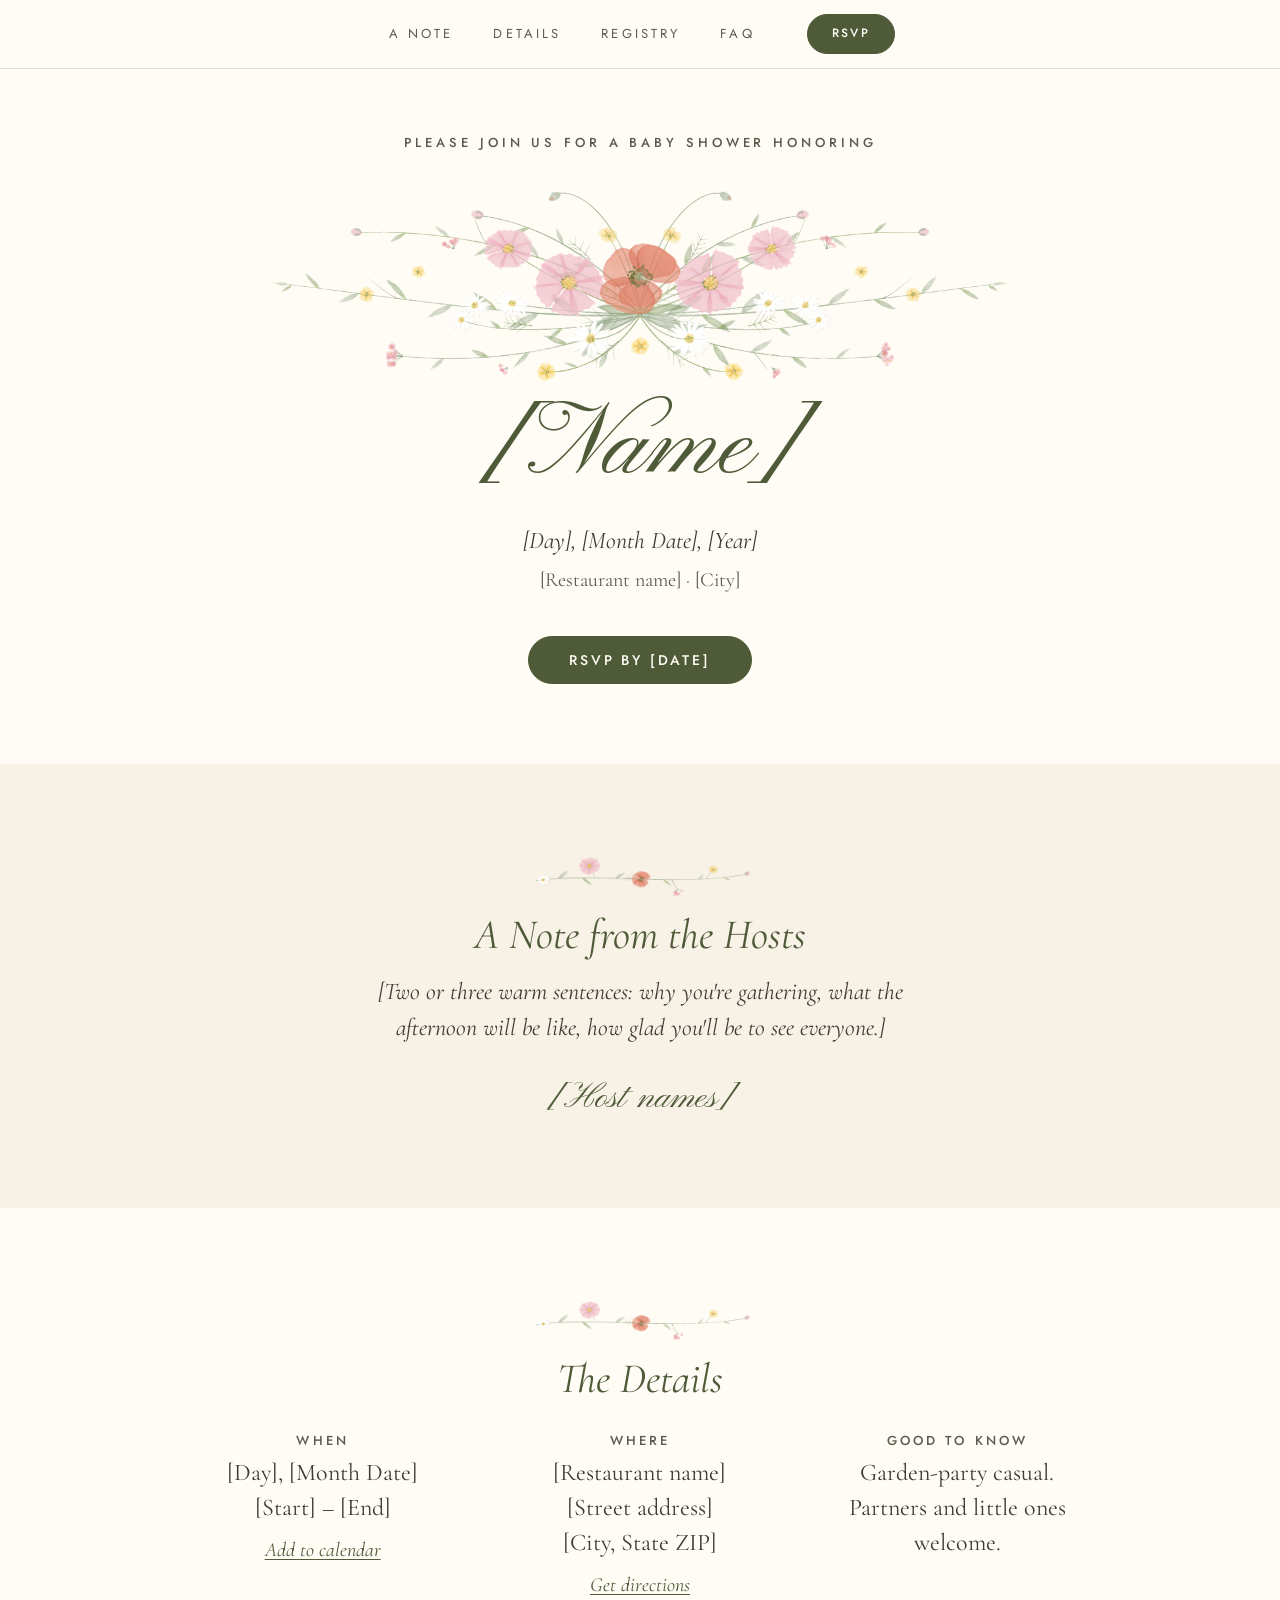
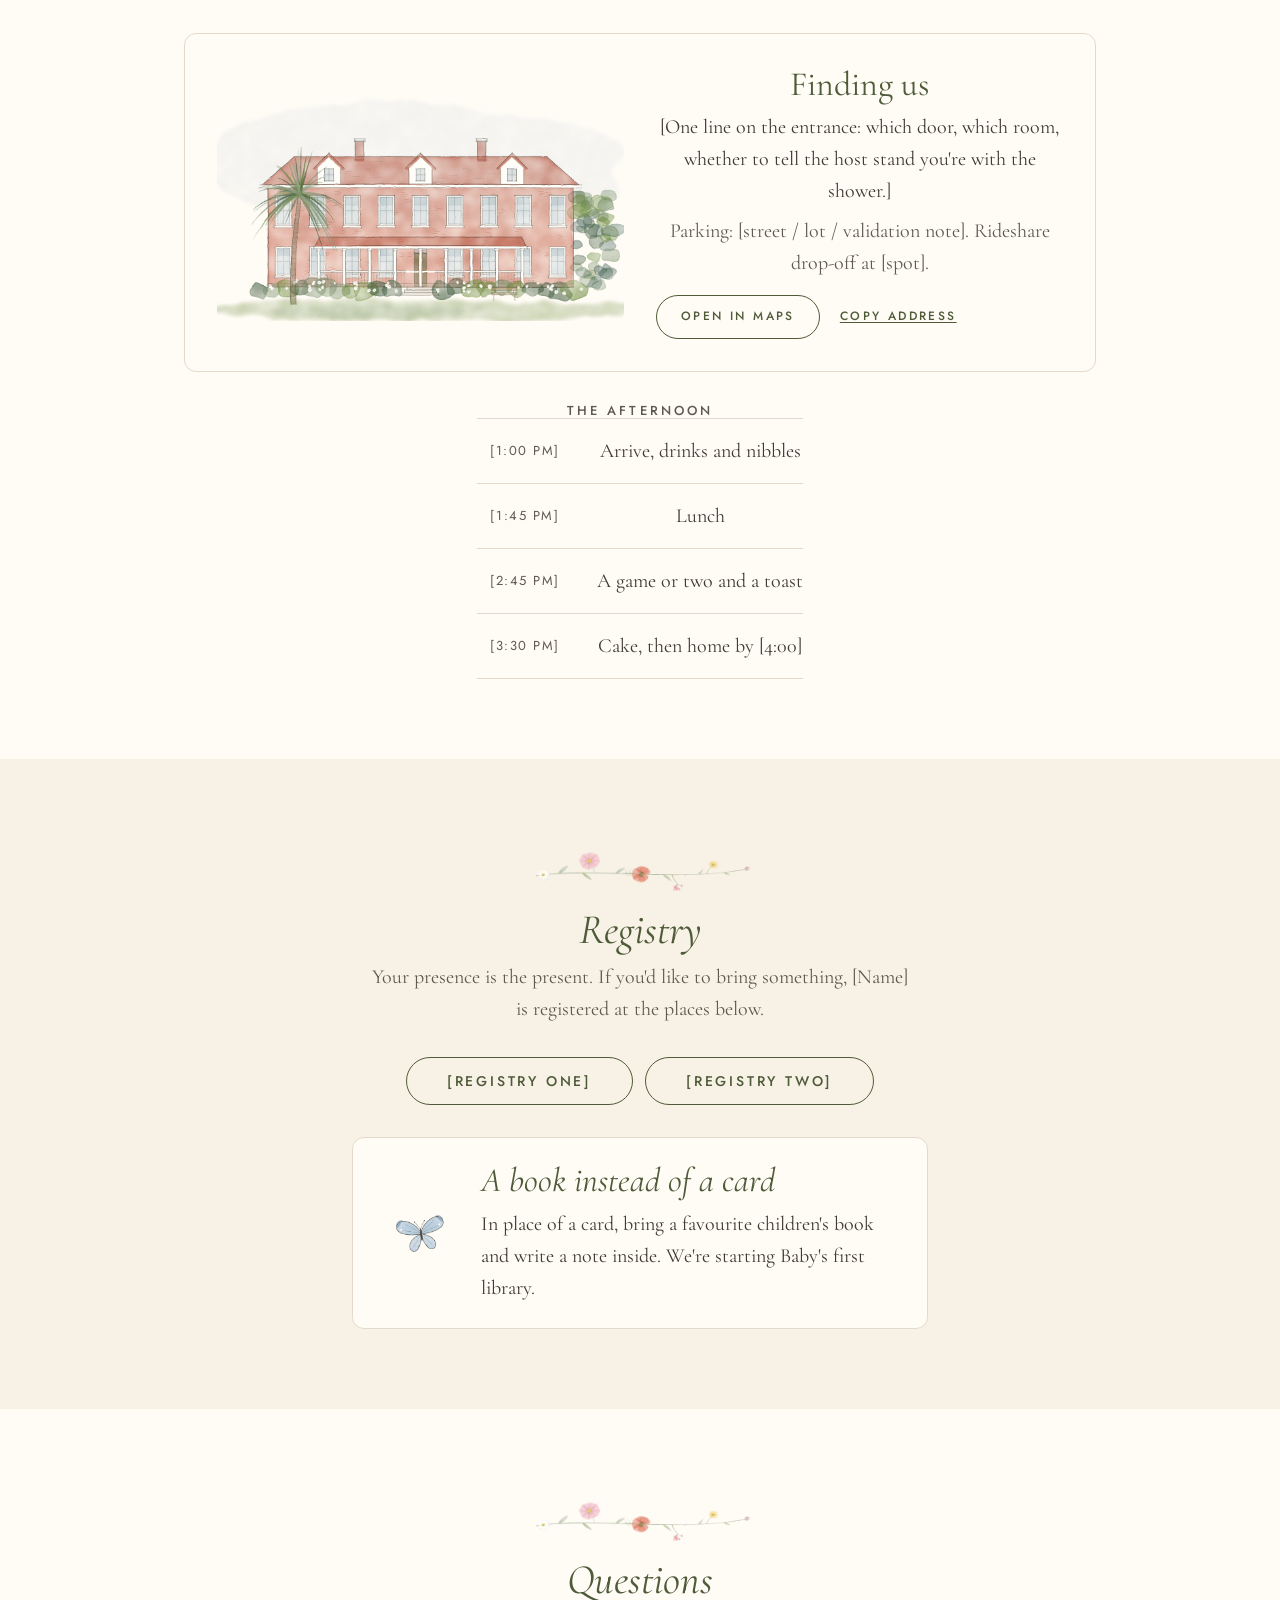
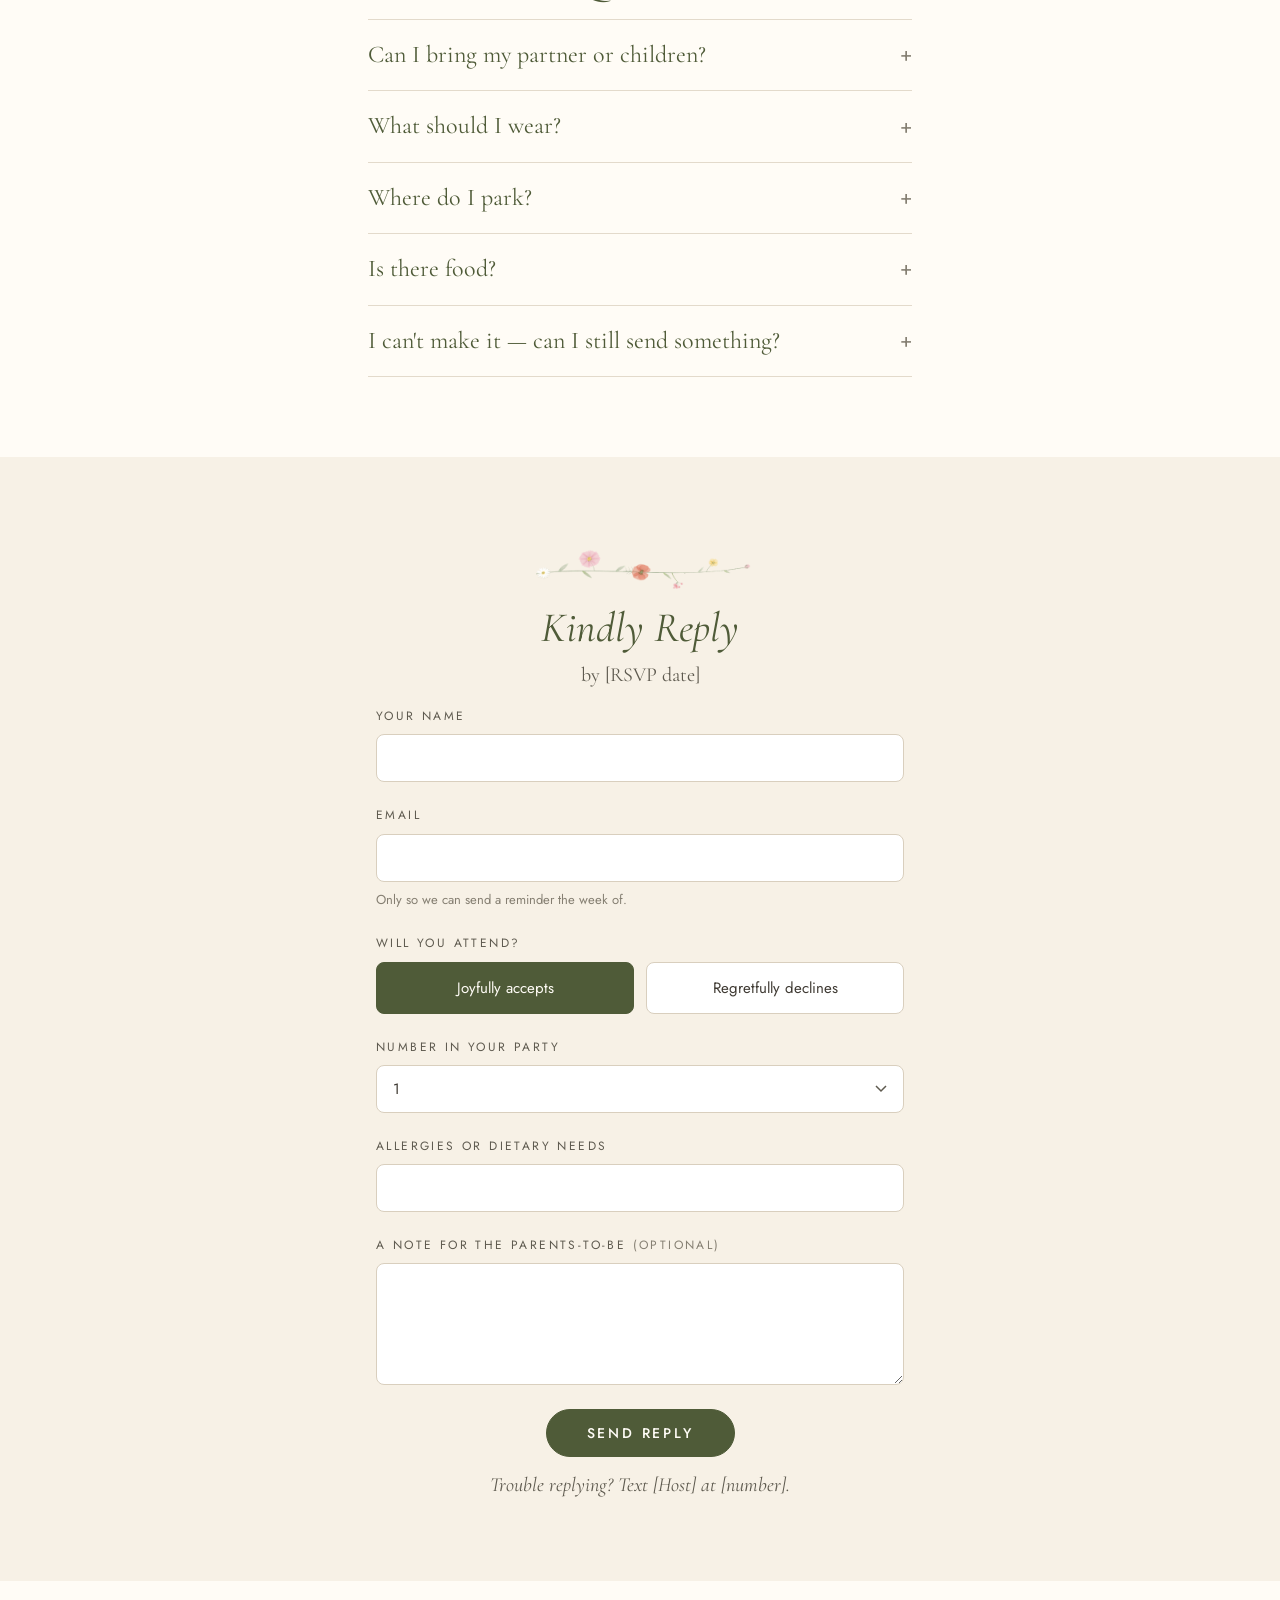
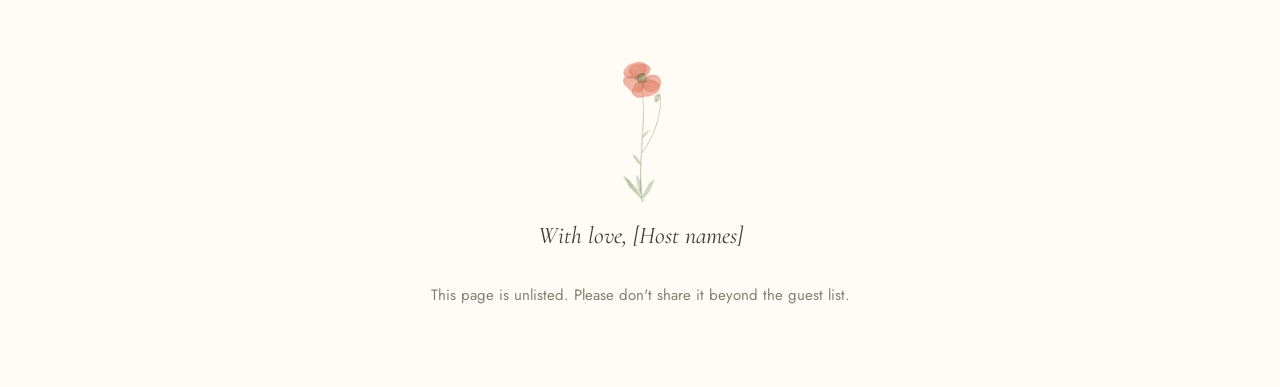
==== site/index.html @ e0a86cff "Add Wildflower design system, venue illustrations and site template - design/: tokens, base and comp" ====
<!doctype html>
<html lang="en" data-ink="olive">
<head>
<meta charset="utf-8">
<meta name="viewport" content="width=device-width, initial-scale=1">
<meta name="robots" content="noindex">
<title>Baby shower for [Name]</title>
<link rel="preconnect" href="https://fonts.googleapis.com">
<link rel="preconnect" href="https://fonts.gstatic.com" crossorigin>
<link href="https://fonts.googleapis.com/css2?family=Cormorant+Garamond:ital,wght@0,400;0,500;1,400&family=Jost:wght@400;500&family=Pinyon+Script&display=swap" rel="stylesheet">
<link rel="stylesheet" href="../design/tokens.css">
<link rel="stylesheet" href="../design/base.css">
<link rel="stylesheet" href="../design/components.css">
</head>
<body>

<nav class="nav" aria-label="Sections">
  <a class="nav__link" href="#note">A Note</a>
  <a class="nav__link" href="#details">Details</a>
  <a class="nav__link" href="#registry">Registry</a>
  <a class="nav__link" href="#faq">FAQ</a>
  <a class="btn btn--small nav__cta" href="#rsvp">RSVP</a>
</nav>

<header class="cover wrap" id="top">
  <p class="t-caps t-caps--wide">Please join us for a baby shower honoring</p>
  <img class="ornament ornament--hero" src="../assets/ornaments/hero-sprig.png" srcset="../assets/ornaments/hero-sprig.png 1x, ../assets/ornaments/hero-sprig@2x.png 2x" alt="" width="1200" height="400">
  <h1 class="t-script cover__name">[Name]</h1>
  <p class="cover__date">[Day], [Month Date], [Year]</p>
  <p class="cover__place">[Restaurant name] · [City]</p>
  <a class="btn cover__cta" href="#rsvp">RSVP by [date]</a>
</header>

<section class="band band--alt" id="note">
  <div class="wrap stack center">
    <div class="section-head">
      <img class="ornament ornament--section" src="../assets/ornaments/section-ornament.png" srcset="../assets/ornaments/section-ornament.png 1x, ../assets/ornaments/section-ornament@2x.png 2x" alt="" width="600" height="150">
      <h2 class="t-title">A Note from the Hosts</h2>
    </div>
    <div class="note">
      <p class="note__body">[Two or three warm sentences: why you're gathering, what the afternoon will be like, how glad you'll be to see everyone.]</p>
      <p class="note__sign">[Host names]</p>
    </div>
  </div>
</section>

<section class="band" id="details">
  <div class="wrap stack stack--loose center">
    <div class="section-head">
      <img class="ornament ornament--section" src="../assets/ornaments/section-ornament.png" alt="" width="600" height="150">
      <h2 class="t-title">The Details</h2>
    </div>
    <div class="details">
      <div class="detail">
        <h3 class="t-caps">When</h3>
        <p class="detail__value">[Day], [Month Date]<br>[Start] – [End]</p>
        <a class="detail__link" href="#">Add to calendar</a>
      </div>
      <div class="detail">
        <h3 class="t-caps">Where</h3>
        <p class="detail__value">[Restaurant name]<br>[Street address]<br>[City, State ZIP]</p>
        <a class="detail__link" href="#">Get directions</a>
      </div>
      <div class="detail">
        <h3 class="t-caps">Good to know</h3>
        <p class="detail__value">Garden-party casual.<br>Partners and little ones welcome.</p>
      </div>
    </div>

    <div class="venue">
      <img class="venue__art" src="../assets/illustrations/building.png" srcset="../assets/illustrations/building.png 1x, ../assets/illustrations/building@2x.png 2x" alt="Ink and watercolor sketch of the venue: a two-storey red-brick building with a white columned porch, three dormer windows and a palm tree out front" width="1200" height="700">
      <div class="stack stack--tight">
        <h3 class="t-heading">Finding us</h3>
        <p>[One line on the entrance: which door, which room, whether to tell the host stand you're with the shower.]</p>
        <p class="t-soft">Parking: [street / lot / validation note]. Rideshare drop-off at [spot].</p>
        <div class="venue__actions">
          <a class="btn btn--ghost btn--small" href="#">Open in Maps</a>
          <button class="btn btn--link btn--small" type="button">Copy address</button>
        </div>
      </div>
    </div>

    <div class="stack center">
      <h3 class="t-caps">The afternoon</h3>
      <ol class="timeline">
        <li class="timeline__item"><span class="timeline__time">[1:00 pm]</span><span class="timeline__what">Arrive, drinks and nibbles</span></li>
        <li class="timeline__item"><span class="timeline__time">[1:45 pm]</span><span class="timeline__what">Lunch</span></li>
        <li class="timeline__item"><span class="timeline__time">[2:45 pm]</span><span class="timeline__what">A game or two and a toast</span></li>
        <li class="timeline__item"><span class="timeline__time">[3:30 pm]</span><span class="timeline__what">Cake, then home by [4:00]</span></li>
      </ol>
    </div>
  </div>
</section>

<section class="band band--alt" id="registry">
  <div class="wrap stack stack--loose center">
    <div class="section-head">
      <img class="ornament ornament--section" src="../assets/ornaments/section-ornament.png" alt="" width="600" height="150">
      <h2 class="t-title">Registry</h2>
      <p class="section-head__sub measure">Your presence is the present. If you'd like to bring something, [Name] is registered at the places below.</p>
    </div>
    <div class="registry">
      <a class="btn btn--ghost" href="#">[Registry one]</a>
      <a class="btn btn--ghost" href="#">[Registry two]</a>
    </div>
    <div class="callout">
      <img class="callout__art" src="../assets/illustrations/butterfly.png" alt="" width="240" height="200">
      <div class="stack stack--tight">
        <h3 class="callout__title">A book instead of a card</h3>
        <p>In place of a card, bring a favourite children's book and write a note inside. We're starting Baby's first library.</p>
      </div>
    </div>
  </div>
</section>

<section class="band" id="faq">
  <div class="wrap stack center">
    <div class="section-head">
      <img class="ornament ornament--section" src="../assets/ornaments/section-ornament.png" alt="" width="600" height="150">
      <h2 class="t-title">Questions</h2>
    </div>
    <div class="faq">
      <details class="faq__item"><summary class="faq__q">Can I bring my partner or children?</summary><div class="faq__a">[Yes / it's a grown-ups' afternoon — say it plainly and kindly.]</div></details>
      <details class="faq__item"><summary class="faq__q">What should I wear?</summary><div class="faq__a">[Describe it rather than label it: "garden-party casual — florals welcome, nothing fussy."]</div></details>
      <details class="faq__item"><summary class="faq__q">Where do I park?</summary><div class="faq__a">[Street / lot / validation. Rideshare drop-off spot.]</div></details>
      <details class="faq__item"><summary class="faq__q">Is there food?</summary><div class="faq__a">[Lunch is served / light bites and drinks. Note how to flag allergies in the RSVP.]</div></details>
      <details class="faq__item"><summary class="faq__q">I can't make it — can I still send something?</summary><div class="faq__a">[Point to the registry, and say you'll miss them.]</div></details>
    </div>
  </div>
</section>

<section class="band band--alt" id="rsvp">
  <div class="wrap wrap--narrow stack center">
    <div class="section-head">
      <img class="ornament ornament--section" src="../assets/ornaments/section-ornament.png" alt="" width="600" height="150">
      <h2 class="t-title">Kindly Reply</h2>
      <p class="section-head__sub">by [RSVP date]</p>
    </div>

    <form class="form" id="rsvp-form" novalidate>
      <div class="field">
        <label class="field__label" for="f-name">Your name</label>
        <input class="input" id="f-name" name="name" type="text" autocomplete="name" required>
      </div>
      <div class="field">
        <label class="field__label" for="f-email">Email</label>
        <input class="input" id="f-email" name="email" type="email" autocomplete="email">
        <p class="field__hint">Only so we can send a reminder the week of.</p>
      </div>
      <fieldset class="field">
        <legend class="field__label">Will you attend?</legend>
        <div class="choices">
          <label class="choice"><input type="radio" name="attend" value="yes" checked><span class="choice__label">Joyfully accepts</span></label>
          <label class="choice"><input type="radio" name="attend" value="no"><span class="choice__label">Regretfully declines</span></label>
        </div>
      </fieldset>
      <div class="field" data-when="yes">
        <label class="field__label" for="f-guests">Number in your party</label>
        <select class="select" id="f-guests" name="guests"><option>1</option><option>2</option><option>3</option><option>4</option></select>
      </div>
      <div class="field" data-when="yes">
        <label class="field__label" for="f-diet">Allergies or dietary needs</label>
        <input class="input" id="f-diet" name="diet" type="text">
      </div>
      <div class="field">
        <label class="field__label" for="f-note">A note for the parents-to-be <span class="t-mute">(optional)</span></label>
        <textarea class="textarea" id="f-note" name="note" rows="4"></textarea>
      </div>
      <div class="form__actions">
        <button class="btn" type="submit">Send reply</button>
        <p class="form__fallback">Trouble replying? Text [Host] at [number].</p>
      </div>
    </form>

    <div class="confirm" id="rsvp-confirm" hidden role="status">
      <p class="confirm__title">Thank you</p>
      <p class="t-lead" id="rsvp-confirm-msg">We can't wait to celebrate with you.</p>
      <button class="btn btn--link" type="button" id="rsvp-edit">Change your reply</button>
    </div>
  </div>
</section>

<footer class="footer wrap">
  <img class="ornament ornament--stem" src="../assets/ornaments/single-stem.png" srcset="../assets/ornaments/single-stem.png 1x, ../assets/ornaments/single-stem@2x.png 2x" alt="" width="160" height="400">
  <p class="footer__sign">With love, [Host names]</p>
  <p class="footer__meta">This page is unlisted. Please don't share it beyond the guest list.</p>
</footer>

<script>
// Show guest-count and dietary fields only when accepting; swap in the confirmation on submit.
(function () {
  var form = document.getElementById('rsvp-form');
  var confirmBox = document.getElementById('rsvp-confirm');
  var msg = document.getElementById('rsvp-confirm-msg');
  var when = form.querySelectorAll('[data-when="yes"]');
  function sync() {
    var yes = form.attend.value === 'yes';
    when.forEach(function (el) { el.hidden = !yes; });
  }
  form.addEventListener('change', sync);
  sync();
  form.addEventListener('submit', function (e) {
    e.preventDefault();
    var name = form.elements.name;
    if (!name.value.trim()) { name.setAttribute('aria-invalid', 'true'); name.focus(); return; }
    name.removeAttribute('aria-invalid');
    // TODO: POST the FormData to your RSVP endpoint here (see design/README.md › Collecting RSVPs).
    msg.textContent = form.attend.value === 'yes' ? "We can't wait to celebrate with you." : "You'll be missed. Thank you for letting us know.";
    form.hidden = true; confirmBox.hidden = false; confirmBox.focus();
  });
  document.getElementById('rsvp-edit').addEventListener('click', function () { confirmBox.hidden = true; form.hidden = false; form.elements.name.focus(); });
})();
</script>
</body>
</html>
---- design/tokens.css ----
/* Wildflower — design tokens
   One source of truth for colour, type, spacing and radii.
   Everything else in /design and /site reads from these variables. */

:root {
  /* ---- Paper & ink ---- */
  --paper: #FFFCF6;          /* ivory page ground — all ornaments are cut for this */
  --paper-2: #F7F1E6;        /* warmer band for alternating sections */
  --paper-3: #EDE4CF;        /* deepest cream: cards on paper-2, table rules */
  --ink: #3F3A33;            /* body text, line art */
  --ink-soft: #5E5A4F;       /* secondary text, labels, nav */
  --ink-mute: #857F72;       /* captions, placeholders — AA on paper at 14px+ */
  --rule: #E3DACB;           /* hairlines, input borders */

  /* ---- Accent (display type, buttons) ---- */
  --accent: #4F5B38;         /* deep olive ink — the default heading colour */
  --accent-hover: #36402A;
  --accent-ink: #FFFCF6;     /* text on accent */

  /* ---- Bloom palette: 'soft' (the brief) ---- */
  --blush: #E8A5B4;
  --blush-light: #F3CAD3;
  --blush-deep: #D98A9C;
  --coral: #D9694F;
  --coral-light: #E8917A;
  --coral-deep: #BF5640;
  --butter: #F2C94C;
  --butter-light: #F7DC8A;
  --butter-deep: #E2AE36;
  --sage: #7F9472;
  --sage-light: #A3B396;
  --olive: #6E8B3D;
  --olive-deep: #556E2E;

  /* ---- Wallpaper palette (the restaurant's wall) ---- */
  --wp-ochre: #EBBE84;
  --wp-raspberry: #C9506E;
  --wp-raspberry-deep: #A63D5A;
  --wp-marigold: #E68A3C;
  --wp-plum: #8C76A8;
  --wp-sky: #7FA6C9;
  --wp-leaf: #3F5A3C;
  --wp-teal: #4E6E62;

  /* ---- Type ---- */
  --font-script: 'Pinyon Script', 'Snell Roundhand', cursive;
  --font-serif: 'Cormorant Garamond', 'Cormorant', Georgia, 'Times New Roman', serif;
  --font-sans: 'Jost', 'Futura', 'Avenir Next', system-ui, sans-serif;

  --text-xs: 0.8125rem;      /* 13px  small caps labels, nav */
  --text-sm: 0.9375rem;      /* 15px  form text */
  --text-md: 1.25rem;        /* 20px  serif body */
  --text-lg: 1.5rem;         /* 24px  lead / italic lines */
  --text-xl: 2.125rem;       /* 34px  h3 */
  --text-2xl: 2.625rem;      /* 42px  h2 italic section titles */
  --text-3xl: 3.5rem;        /* 56px  h1 serif */
  --text-script: clamp(3.5rem, 11vw, 6.5rem); /* the name */

  --leading-tight: 1.1;
  --leading-body: 1.6;
  --tracking-caps: 0.24em;
  --tracking-caps-wide: 0.3em;

  /* ---- Space (4px base) ---- */
  --space-1: 0.25rem;
  --space-2: 0.5rem;
  --space-3: 0.75rem;
  --space-4: 1rem;
  --space-6: 1.5rem;
  --space-8: 2rem;
  --space-10: 2.5rem;
  --space-12: 3rem;
  --space-16: 4rem;
  --space-20: 5rem;
  --space-24: 6rem;

  /* ---- Shape ---- */
  --radius-sm: 8px;
  --radius-md: 12px;
  --radius-pill: 999px;
  --shadow-card: 0 1px 2px rgba(60, 50, 30, 0.08), 0 18px 48px rgba(60, 50, 30, 0.12);

  /* ---- Layout ---- */
  --measure: 34rem;          /* max line length for body copy */
  --content: 60rem;          /* 960px content column */
  --gutter: var(--space-6);

  /* ---- Controls ---- */
  --tap: 48px;               /* minimum interactive height */
  --focus: 2px solid var(--accent);
}

/* Alternate ink colours. Set data-ink on <html> or any section. */
[data-ink="charcoal"]  { --accent: #3F3A33; --accent-hover: #241F1A; }
[data-ink="teal"]      { --accent: #3E5A57; --accent-hover: #2A403E; }
[data-ink="raspberry"] { --accent: #8E3B52; --accent-hover: #6E2B3E; }

/* Ornament colourway. Set data-palette="wallpaper" to use the warmer set. */
:root { --ornament-suffix: ''; }
[data-palette="wallpaper"] { --ornament-suffix: '-wallpaper'; }
---- design/base.css ----
/* Wildflower — base styles
   Resets, type, and the small set of utilities the components rely on. */

*, *::before, *::after { box-sizing: border-box; }

html { -webkit-text-size-adjust: 100%; }

body {
  margin: 0;
  background: var(--paper);
  color: var(--ink);
  font-family: var(--font-serif);
  font-size: var(--text-md);
  line-height: var(--leading-body);
  font-feature-settings: 'liga', 'kern';
  -webkit-font-smoothing: antialiased;
}

img, svg { display: block; max-width: 100%; height: auto; }

[hidden] { display: none !important; }

a { color: var(--accent); text-decoration-thickness: 1px; text-underline-offset: 0.15em; }
a:hover { color: var(--accent-hover); }

:focus-visible { outline: var(--focus); outline-offset: 3px; border-radius: 2px; }

button, input, select, textarea { font: inherit; color: inherit; }

/* ---- Type scale ---- */
h1, h2, h3, h4 { margin: 0; font-weight: 400; line-height: var(--leading-tight); color: var(--accent); }

.t-script  { font-family: var(--font-script); font-size: var(--text-script); line-height: 1.1; }
.t-display { font-size: var(--text-3xl); }
.t-title   { font-size: var(--text-2xl); font-style: italic; }       /* section titles */
.t-heading { font-size: var(--text-xl); }
.t-lead    { font-size: var(--text-lg); font-style: italic; }
.t-body    { font-size: var(--text-md); }

/* Small caps label: the sans, tracked out, uppercase */
.t-caps {
  font-family: var(--font-sans);
  font-size: var(--text-xs);
  font-weight: 500;
  letter-spacing: var(--tracking-caps);
  text-transform: uppercase;
  color: var(--ink-soft);
}
.t-caps--wide { letter-spacing: var(--tracking-caps-wide); }

.t-soft { color: var(--ink-soft); }
.t-mute { color: var(--ink-mute); }
.t-center { text-align: center; }
.measure { max-width: var(--measure); }

p { margin: 0; }
p + p { margin-top: var(--space-4); }

/* ---- Layout ---- */
.wrap { width: 100%; max-width: var(--content); margin-inline: auto; padding-inline: var(--gutter); }
.wrap--narrow { max-width: 36rem; }

.stack { display: flex; flex-direction: column; }
.stack > * + * { margin-top: var(--stack-gap, var(--space-4)); }
.stack--tight { --stack-gap: var(--space-2); }
.stack--loose { --stack-gap: var(--space-8); }
.center { align-items: center; text-align: center; }

.band { padding-block: var(--space-20); }
.band--alt { background: var(--paper-2); }
@media (max-width: 600px) { .band { padding-block: var(--space-16); } }

.visually-hidden {
  position: absolute; width: 1px; height: 1px; margin: -1px; padding: 0;
  overflow: hidden; clip: rect(0 0 0 0); white-space: nowrap; border: 0;
}

@media (prefers-reduced-motion: reduce) {
  *, *::before, *::after { animation: none !important; transition: none !important; scroll-behavior: auto !important; }
}
---- design/components.css ----
/* Wildflower — components
   Class names are BEM-ish: .block, .block__part, .block--variant.
   Every component reads colour/type/space from tokens.css. */

/* ---------- Ornaments ---------- */
/* Transparent PNGs from /assets/ornaments. Width is set per use; height follows. */
.ornament { margin-inline: auto; }
.ornament--hero    { width: min(100%, 760px); aspect-ratio: 3 / 1; }
.ornament--section { width: 240px; aspect-ratio: 4 / 1; }
.ornament--stem    { width: 64px;  aspect-ratio: 2 / 5; }
@media (max-width: 600px) { .ornament--section { width: 200px; } }

/* Divider: hairline with a sprig sitting in it */
.divider { display: flex; align-items: center; gap: var(--space-4); margin-block: var(--space-10); color: var(--rule); }
.divider::before, .divider::after { content: ''; flex: 1; height: 1px; background: currentColor; }
.divider .ornament--section { width: 160px; }

/* ---------- Nav ---------- */
.nav {
  position: sticky; top: 0; z-index: 10;
  display: flex; flex-wrap: wrap; align-items: center; justify-content: center; gap: var(--space-2) var(--space-8);
  padding: var(--space-3) var(--gutter);
  background: color-mix(in srgb, var(--paper) 92%, transparent);
  backdrop-filter: blur(6px);
  border-bottom: 1px solid var(--rule);
}
.nav__link {
  display: inline-flex; align-items: center; min-height: 44px; padding-inline: var(--space-1);
  font-family: var(--font-sans); font-size: var(--text-xs); letter-spacing: var(--tracking-caps); text-transform: uppercase;
  color: var(--ink-soft); text-decoration: none;
}
.nav__link:hover, .nav__link[aria-current="true"] { color: var(--accent); }
.nav__cta { margin-left: var(--space-4); }
@media (max-width: 600px) {
  .nav { gap: var(--space-1) var(--space-5); }
  .nav__cta { margin-left: 0; width: 100%; justify-content: center; }
}

/* ---------- Buttons ---------- */
.btn {
  display: inline-flex; align-items: center; justify-content: center; gap: var(--space-2);
  min-height: var(--tap); padding: 0 var(--space-10);
  border-radius: var(--radius-pill); border: 1px solid var(--accent);
  background: var(--accent); color: var(--accent-ink);
  font-family: var(--font-sans); font-size: 0.875rem; font-weight: 500; letter-spacing: 0.2em; text-transform: uppercase;
  text-decoration: none; cursor: pointer; transition: background 120ms, color 120ms, border-color 120ms;
}
.btn:hover { background: var(--accent-hover); border-color: var(--accent-hover); color: var(--accent-ink); }
.btn--ghost { background: transparent; color: var(--accent); }
.btn--ghost:hover { background: var(--accent); color: var(--accent-ink); }
.btn--small { min-height: 40px; padding-inline: var(--space-6); font-size: 0.75rem; }
.btn--link {
  min-height: 44px; padding: 0 var(--space-2); border: none; background: none; color: var(--accent);
  text-decoration: underline; text-underline-offset: 0.2em;
}
.btn--link:hover { background: none; color: var(--accent-hover); }
.btn[disabled], .btn[aria-disabled="true"] { opacity: 0.5; cursor: not-allowed; }

/* ---------- Section heading ---------- */
.section-head { display: flex; flex-direction: column; align-items: center; text-align: center; gap: var(--space-2); }
.section-head__eyebrow { order: -1; }
.section-head__sub { color: var(--ink-soft); }

/* ---------- Cover / hero ---------- */
.cover { display: flex; flex-direction: column; align-items: center; text-align: center; padding-block: var(--space-16) var(--space-20); }
.cover__name { margin-top: calc(var(--space-4) * -1); }
.cover__date { margin-top: var(--space-4); font-size: var(--text-lg); font-style: italic; }
.cover__place { margin-top: var(--space-1); color: var(--ink-soft); }
.cover__cta { margin-top: var(--space-10); }
.cover__frame { position: relative; }
/* optional faint wallpaper behind the cover only */
.cover--papered { background-image: url('../assets/illustrations/wallpaper-tile-ivory.png'); background-size: 600px; }
.cover--papered > * { position: relative; }
.cover--papered::before { content: ''; position: absolute; inset: 0; background: color-mix(in srgb, var(--paper) 78%, transparent); }

/* ---------- Note from the hosts ---------- */
.note { max-width: var(--measure); margin-inline: auto; text-align: center; }
.note__body { font-size: var(--text-lg); font-style: italic; line-height: 1.5; }
.note__sign { margin-top: var(--space-6); font-family: var(--font-script); font-size: 2.25rem; color: var(--accent); }

/* ---------- Detail cards ---------- */
.details { display: grid; grid-template-columns: repeat(auto-fit, minmax(220px, 1fr)); gap: var(--space-10); width: 100%; text-align: center; }
.detail { display: flex; flex-direction: column; gap: var(--space-2); }
.detail__value { font-size: var(--text-lg); line-height: 1.45; }
.detail__link { font-style: italic; }

/* Map / venue card */
.venue {
  display: grid; grid-template-columns: 1fr 1fr; gap: var(--space-8); align-items: center;
  padding: var(--space-8); background: var(--paper); border: 1px solid var(--rule); border-radius: var(--radius-md);
}
.venue__art { border-radius: var(--radius-sm); }
.venue__actions { display: flex; flex-wrap: wrap; gap: var(--space-3); margin-top: var(--space-4); }
@media (max-width: 720px) { .venue { grid-template-columns: 1fr; } }

/* ---------- Timeline ---------- */
.timeline { list-style: none; margin: 0; padding: 0; display: flex; flex-direction: column; max-width: 28rem; margin-inline: auto; width: 100%; }
.timeline__item { display: grid; grid-template-columns: 6rem 1fr; gap: var(--space-6); padding-block: var(--space-4); border-top: 1px solid var(--rule); }
.timeline__item:last-child { border-bottom: 1px solid var(--rule); }
.timeline__time { font-family: var(--font-sans); font-size: var(--text-xs); letter-spacing: 0.12em; text-transform: uppercase; color: var(--ink-soft); padding-top: 0.45em; }
.timeline__what { font-size: var(--text-md); }

/* ---------- Registry ---------- */
.registry { display: flex; flex-wrap: wrap; justify-content: center; gap: var(--space-3); }
.callout {
  display: grid; grid-template-columns: auto 1fr; gap: var(--space-6); align-items: center; text-align: left;
  width: 100%; max-width: 36rem; padding: var(--space-6) var(--space-8);
  background: var(--paper); border: 1px solid var(--rule); border-radius: var(--radius-md);
}
.callout__art { width: 72px; }
.callout__title { font-size: var(--text-xl); font-style: italic; }
@media (max-width: 480px) { .callout { grid-template-columns: 1fr; text-align: center; } .callout__art { margin-inline: auto; } }

/* ---------- FAQ ---------- */
.faq { width: 100%; max-width: var(--measure); margin-inline: auto; text-align: left; }
.faq__item { border-top: 1px solid var(--rule); }
.faq__item:last-child { border-bottom: 1px solid var(--rule); }
.faq__q { cursor: pointer; list-style: none; display: flex; justify-content: space-between; align-items: center; gap: var(--space-4); min-height: var(--tap); padding-block: var(--space-4); font-size: var(--text-lg); color: var(--accent); }
.faq__q::-webkit-details-marker { display: none; }
.faq__q::after { content: '+'; font-family: var(--font-sans); font-size: 1.25rem; color: var(--ink-mute); transition: transform 150ms; }
.faq__item[open] .faq__q::after { transform: rotate(45deg); }
.faq__a { padding-bottom: var(--space-6); max-width: var(--measure); }

/* ---------- Forms ---------- */
.form { display: flex; flex-direction: column; gap: var(--space-6); width: 100%; text-align: left; font-family: var(--font-sans); font-size: var(--text-sm); }
.field { display: flex; flex-direction: column; gap: var(--space-2); }
.field__label { font-size: 0.75rem; letter-spacing: 0.2em; text-transform: uppercase; color: var(--ink-soft); }
.field__hint { font-size: 0.8125rem; color: var(--ink-mute); }
.field__error { font-size: 0.8125rem; color: #9A3B2E; }
.input, .select, .textarea {
  width: 100%; min-height: var(--tap); padding: 0 var(--space-4);
  background: #FFFFFF; color: var(--ink); border: 1px solid #D9CFBE; border-radius: var(--radius-sm);
}
.textarea { padding-block: var(--space-3); min-height: 7rem; resize: vertical; }
.input:focus-visible, .select:focus-visible, .textarea:focus-visible { outline: var(--focus); outline-offset: 0; border-color: var(--accent); }
.input[aria-invalid="true"] { border-color: #9A3B2E; }
.select { appearance: none; padding-right: var(--space-10); background-image: url("data:image/svg+xml,%3Csvg xmlns='http://www.w3.org/2000/svg' width='12' height='8' fill='none' stroke='%235E5A4F' stroke-width='1.5'%3E%3Cpath d='M1 1l5 5 5-5'/%3E%3C/svg%3E"); background-repeat: no-repeat; background-position: right var(--space-4) center; }

fieldset.field { border: 0; margin: 0; padding: 0; min-width: 0; }
fieldset.field legend { padding: 0; margin-bottom: var(--space-2); }

/* Choice pills: radio inputs styled as toggles, keyboard-accessible */
.choices { display: grid; grid-template-columns: repeat(auto-fit, minmax(200px, 1fr)); gap: var(--space-3); }
.choice { position: relative; }
.choice input { position: absolute; inset: 0; opacity: 0; margin: 0; cursor: pointer; }
.choice__label {
  display: flex; align-items: center; justify-content: center; min-height: 52px; padding: 0 var(--space-5);
  border: 1px solid #D9CFBE; border-radius: var(--radius-sm); background: #FFFFFF; text-align: center; transition: all 120ms;
}
.choice input:checked + .choice__label { background: var(--accent); border-color: var(--accent); color: var(--accent-ink); }
.choice input:focus-visible + .choice__label { outline: var(--focus); outline-offset: 2px; }

.form__actions { display: flex; flex-direction: column; align-items: center; gap: var(--space-3); }
.form__fallback { font-family: var(--font-serif); font-size: var(--text-md); font-style: italic; color: var(--ink-soft); text-align: center; }

/* RSVP confirmation state */
.confirm { display: flex; flex-direction: column; align-items: center; text-align: center; gap: var(--space-2); padding: var(--space-10) var(--space-6); border: 1px solid var(--rule); border-radius: var(--radius-md); }
.confirm__title { font-family: var(--font-script); font-size: 3rem; color: var(--accent); }

/* ---------- Photo grid ---------- */
.photos { display: grid; grid-template-columns: repeat(auto-fill, minmax(220px, 1fr)); gap: var(--space-4); }
.photos img { width: 100%; aspect-ratio: 4 / 5; object-fit: cover; border-radius: var(--radius-sm); }

/* ---------- Countdown ---------- */
.countdown { display: flex; gap: var(--space-6); justify-content: center; }
.countdown__n { font-size: var(--text-3xl); line-height: 1; color: var(--accent); }
.countdown__l { font-family: var(--font-sans); font-size: 0.75rem; letter-spacing: 0.2em; text-transform: uppercase; color: var(--ink-soft); }

/* ---------- Footer ---------- */
.footer { display: flex; flex-direction: column; align-items: center; text-align: center; gap: var(--space-3); padding-block: var(--space-16) var(--space-20); }
.footer__sign { font-size: var(--text-lg); font-style: italic; }
.footer__meta { color: var(--ink-mute); font-size: var(--text-sm); font-family: var(--font-sans); }

/* ---------- Invitation card (print / image) ---------- */
.card {
  width: 100%; max-width: 848px; margin-inline: auto; aspect-ratio: 3 / 4;
  background: var(--paper); border-radius: 6px; box-shadow: var(--shadow-card);
  padding: var(--space-16); display: flex; flex-direction: column; align-items: center; text-align: center;
}
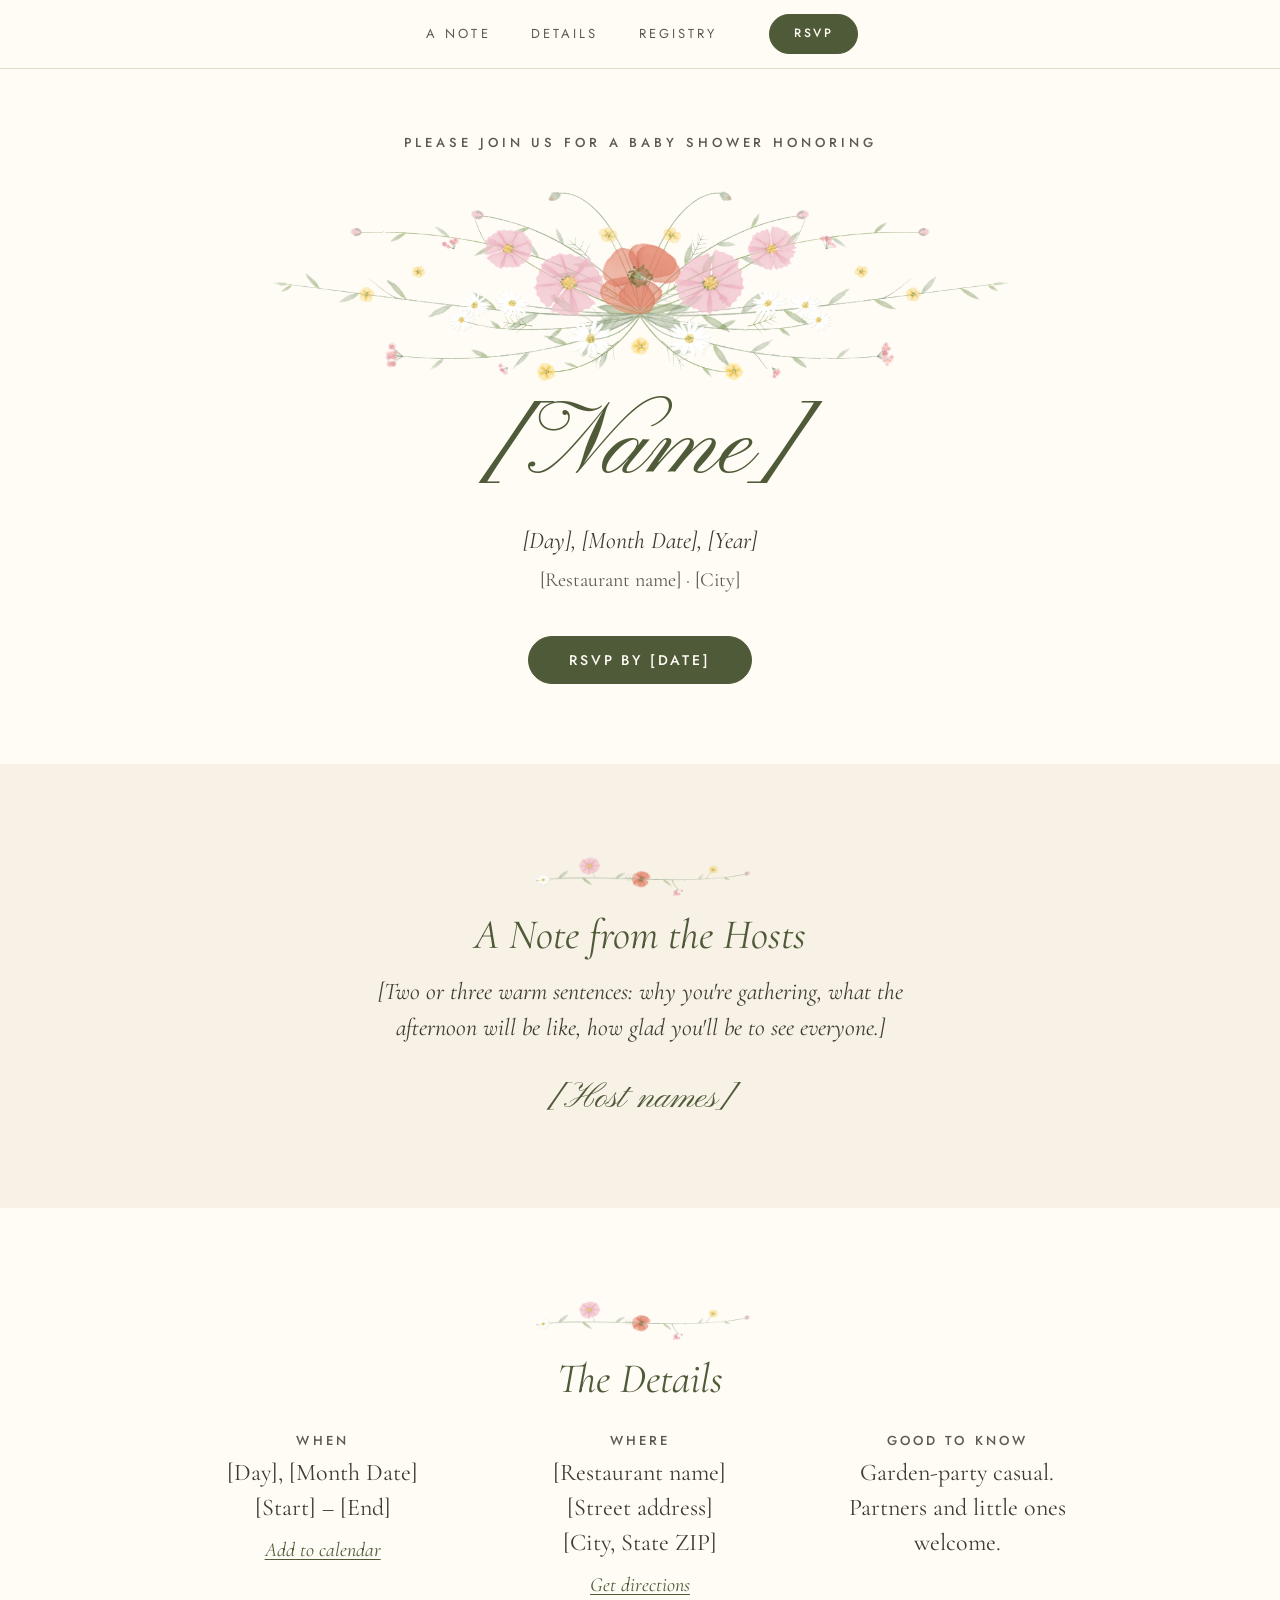
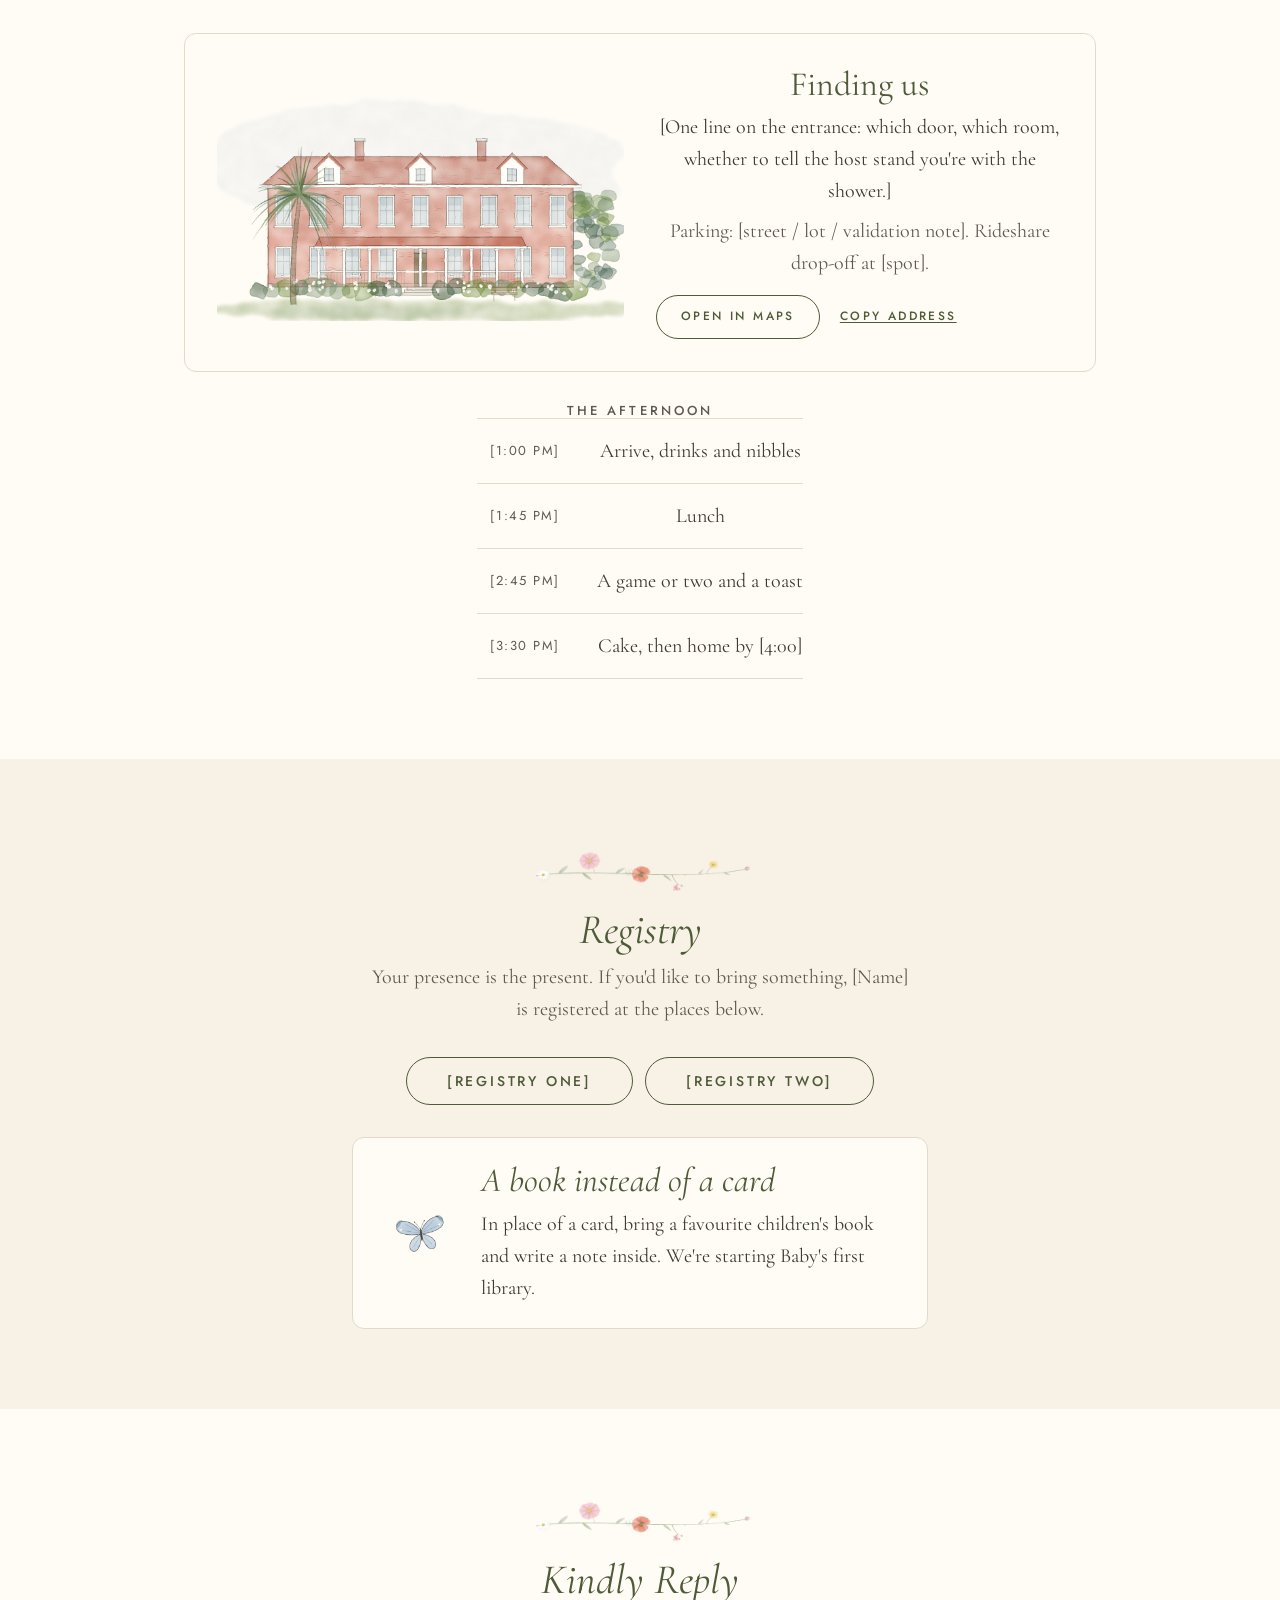
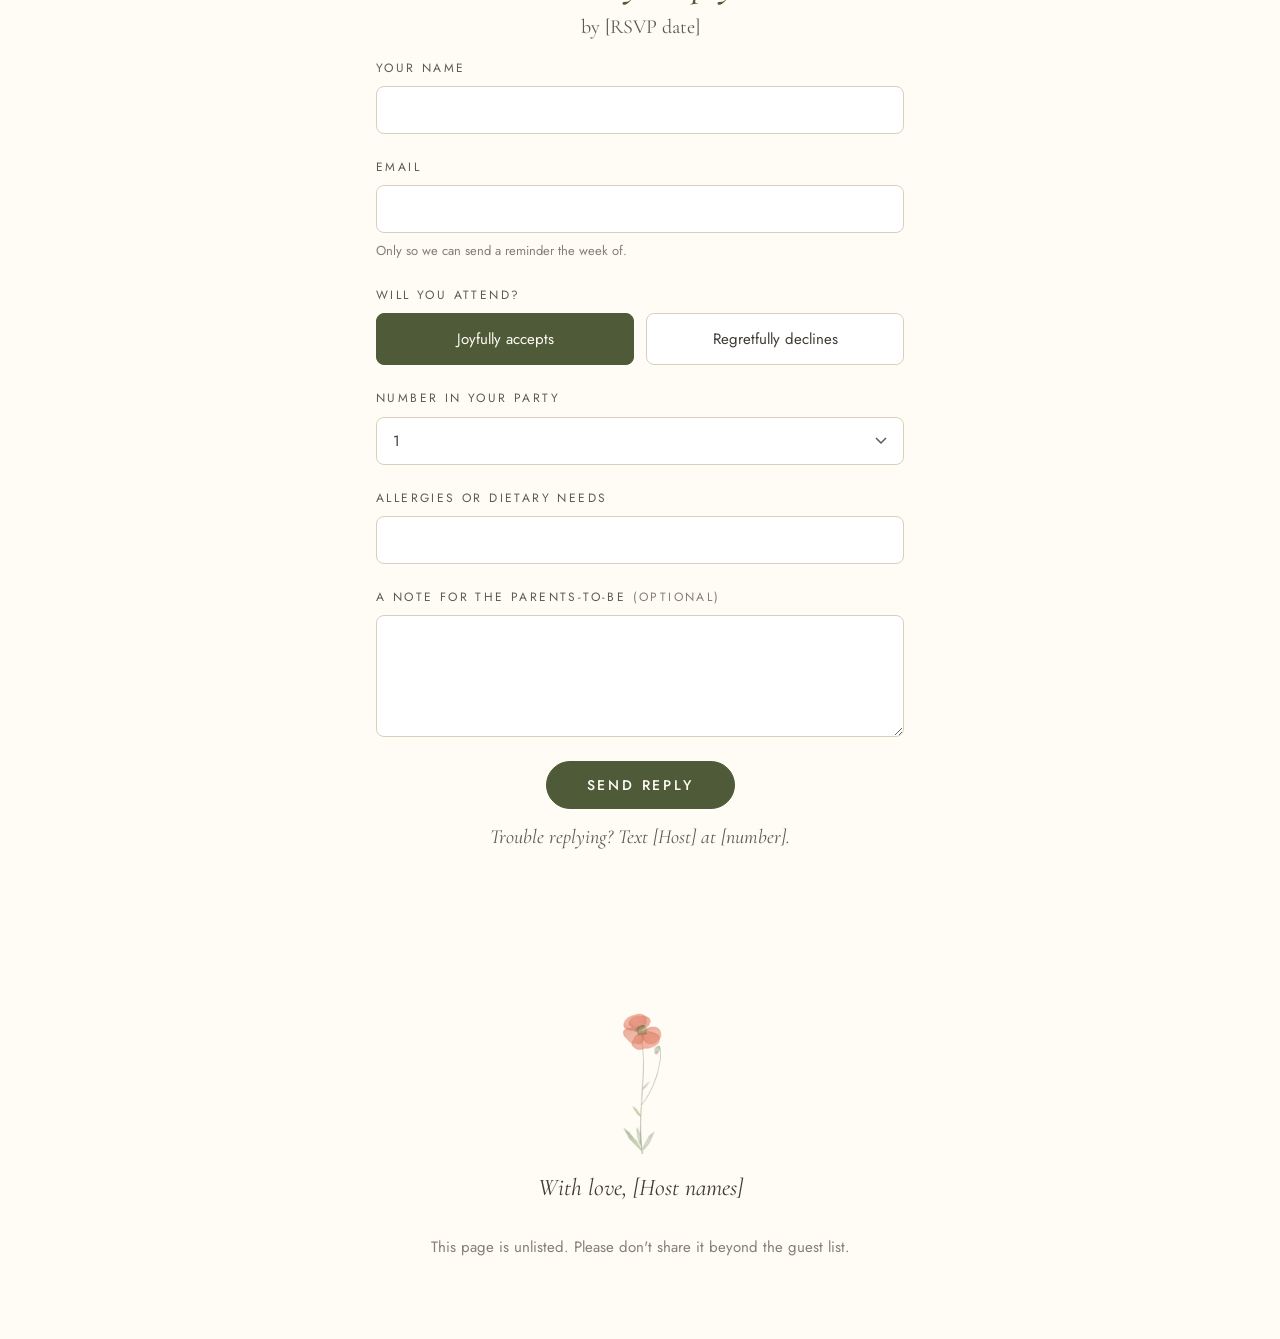
==== commit b93fc526: "Remove FAQ section from site template Co-Authored-By: Claude Fable 5.1 <noreply@anthropic.com> Claud" ====
--- a/site/index.html
+++ b/site/index.html
@@ -18,7 +18,6 @@
   <a class="nav__link" href="#note">A Note</a>
   <a class="nav__link" href="#details">Details</a>
   <a class="nav__link" href="#registry">Registry</a>
-  <a class="nav__link" href="#faq">FAQ</a>
   <a class="btn btn--small nav__cta" href="#rsvp">RSVP</a>
 </nav>
 
@@ -113,23 +112,7 @@
   </div>
 </section>
 
-<section class="band" id="faq">
-  <div class="wrap stack center">
-    <div class="section-head">
-      <img class="ornament ornament--section" src="../assets/ornaments/section-ornament.png" alt="" width="600" height="150">
-      <h2 class="t-title">Questions</h2>
-    </div>
-    <div class="faq">
-      <details class="faq__item"><summary class="faq__q">Can I bring my partner or children?</summary><div class="faq__a">[Yes / it's a grown-ups' afternoon — say it plainly and kindly.]</div></details>
-      <details class="faq__item"><summary class="faq__q">What should I wear?</summary><div class="faq__a">[Describe it rather than label it: "garden-party casual — florals welcome, nothing fussy."]</div></details>
-      <details class="faq__item"><summary class="faq__q">Where do I park?</summary><div class="faq__a">[Street / lot / validation. Rideshare drop-off spot.]</div></details>
-      <details class="faq__item"><summary class="faq__q">Is there food?</summary><div class="faq__a">[Lunch is served / light bites and drinks. Note how to flag allergies in the RSVP.]</div></details>
-      <details class="faq__item"><summary class="faq__q">I can't make it — can I still send something?</summary><div class="faq__a">[Point to the registry, and say you'll miss them.]</div></details>
-    </div>
-  </div>
-</section>
-
-<section class="band band--alt" id="rsvp">
+<section class="band" id="rsvp">
   <div class="wrap wrap--narrow stack center">
     <div class="section-head">
       <img class="ornament ornament--section" src="../assets/ornaments/section-ornament.png" alt="" width="600" height="150">
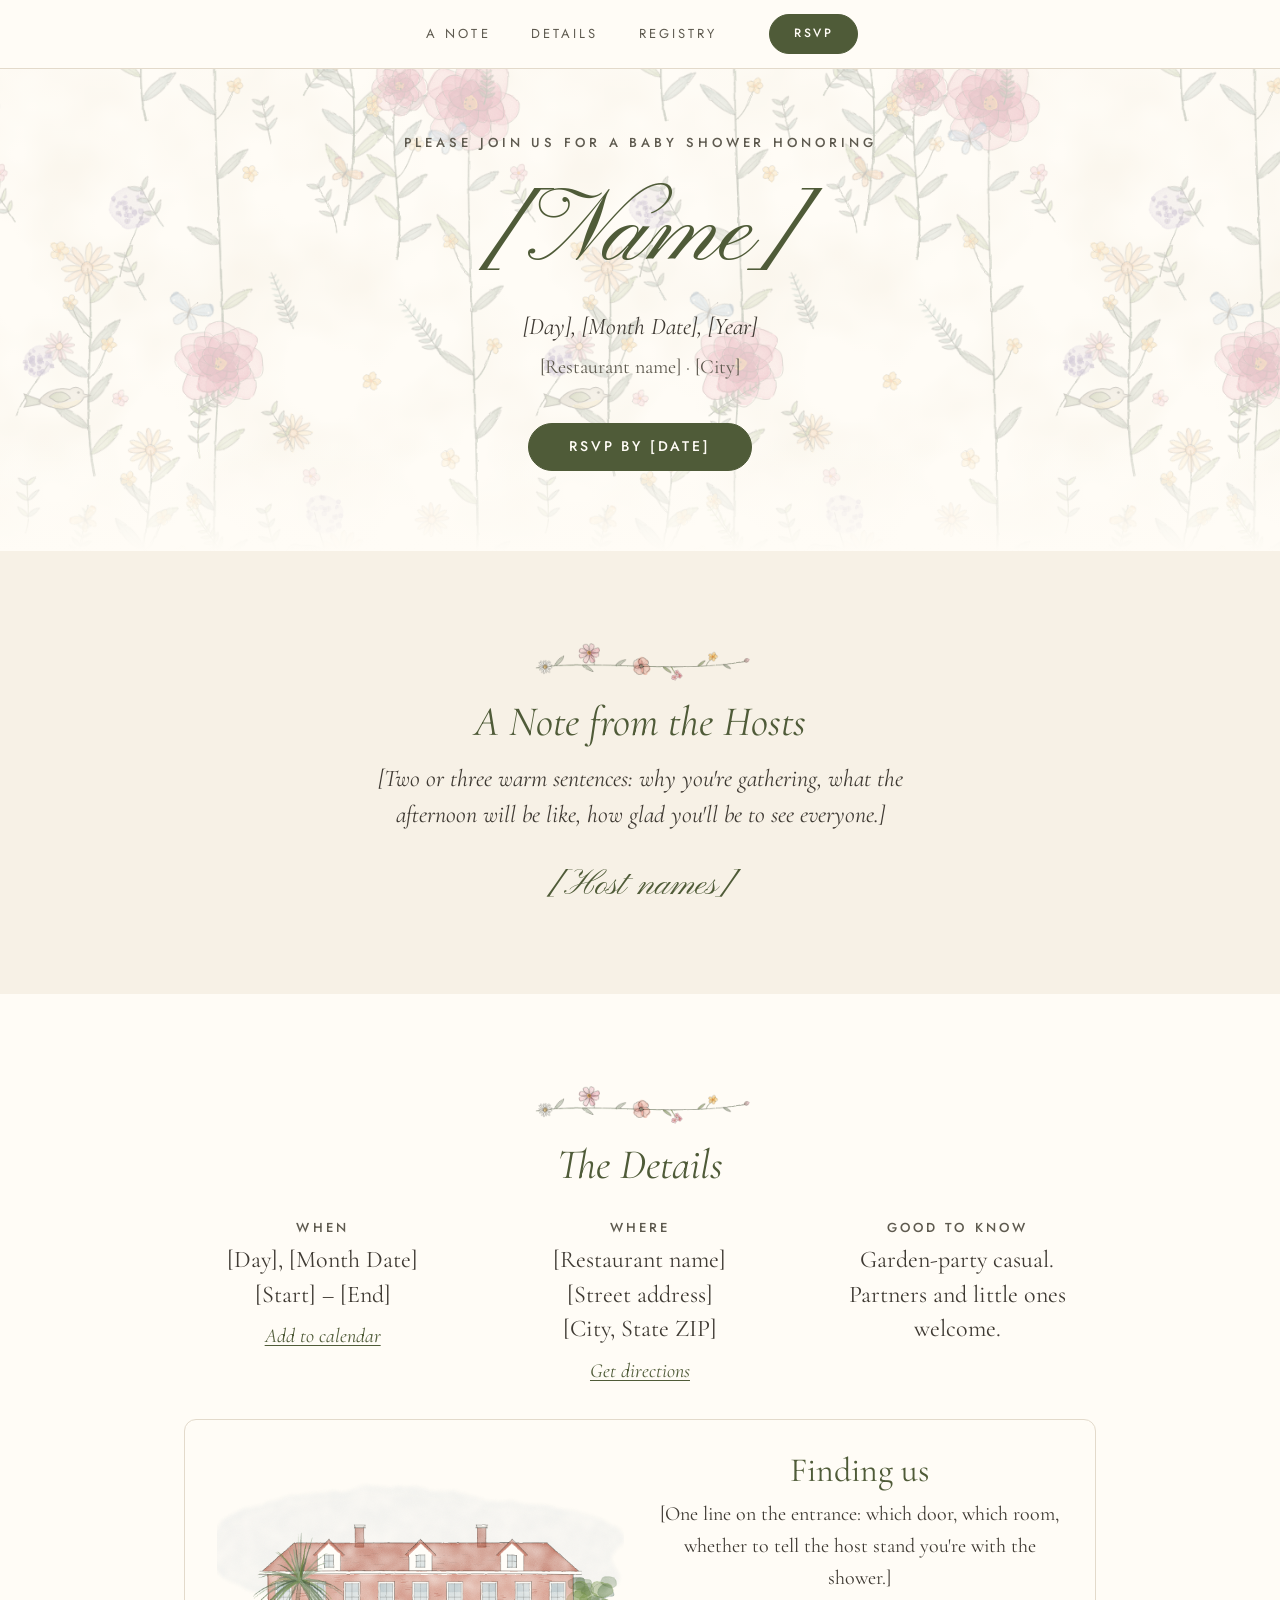
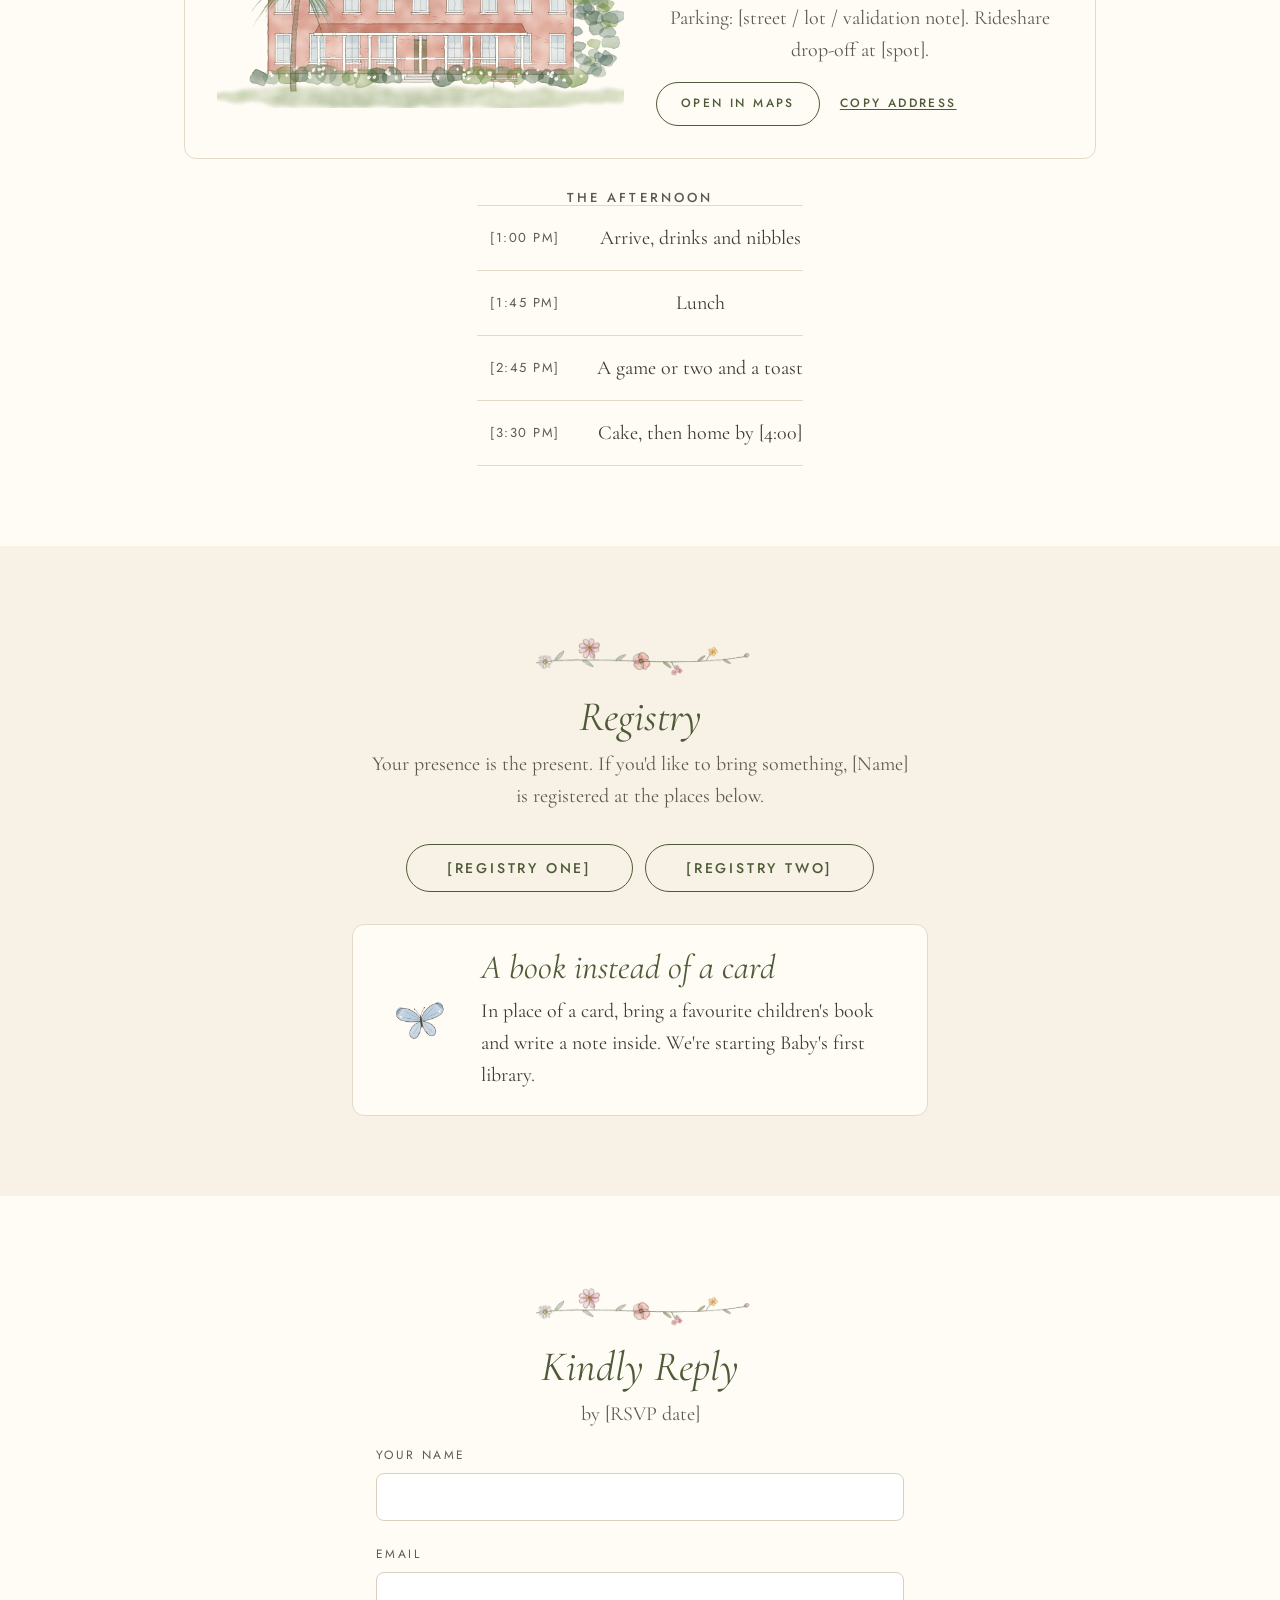
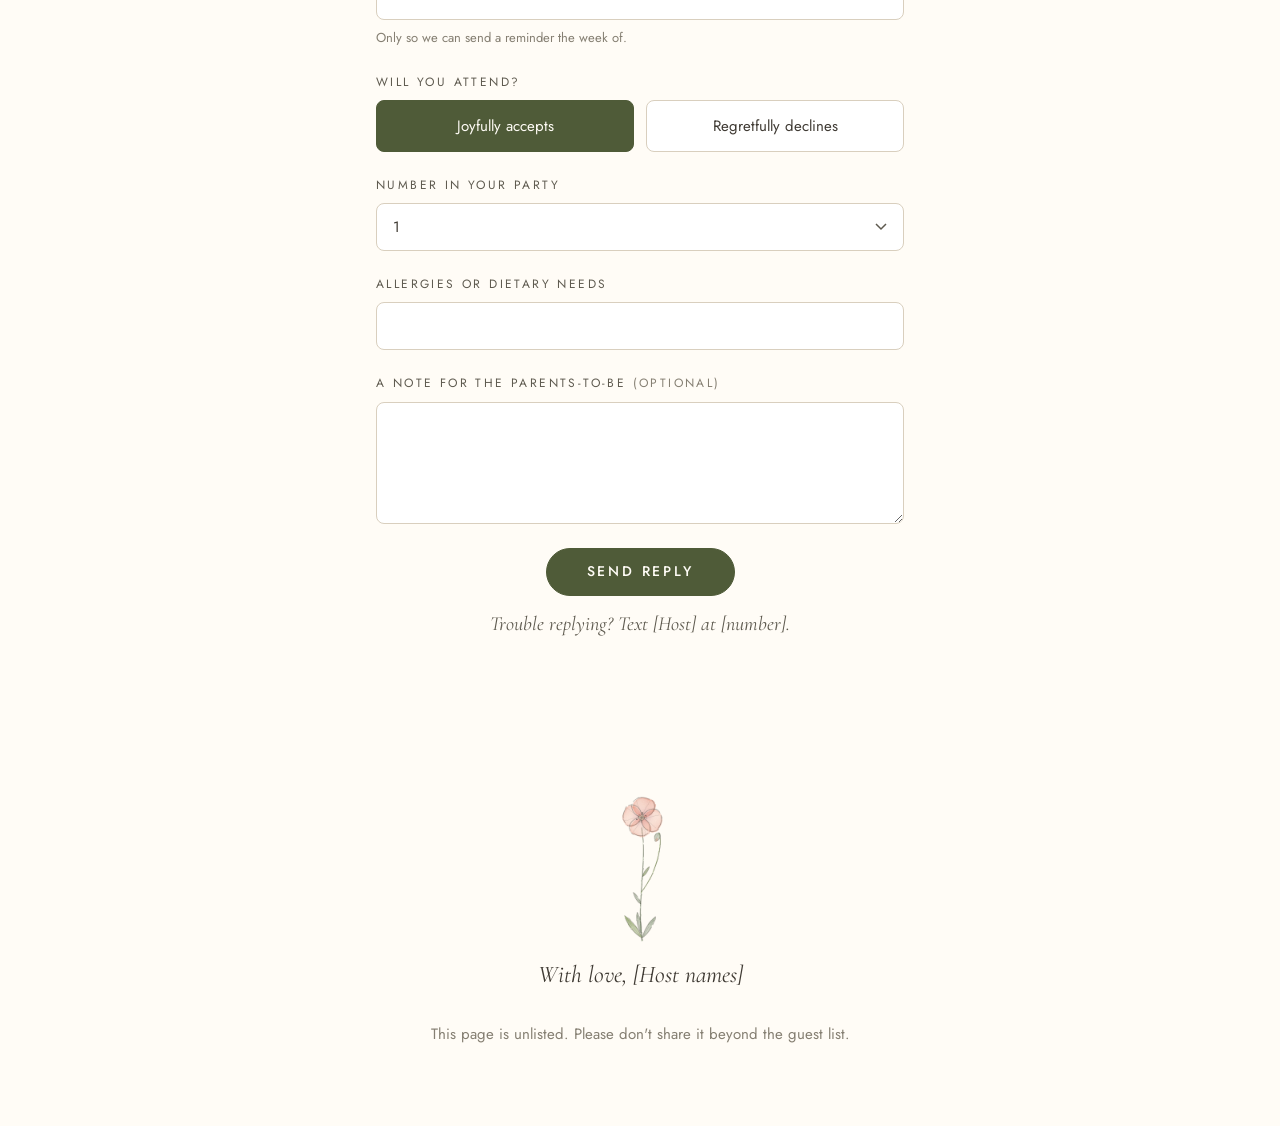
==== commit 1d6bfdcb: "Papered cover: drawn wallpaper tile washed back behind the name Co-Authored-By: Claude Fable 5.1 <no" ====
--- a/site/index.html
+++ b/site/index.html
@@ -21,7 +21,7 @@
   <a class="btn btn--small nav__cta" href="#rsvp">RSVP</a>
 </nav>
 
-<header class="cover wrap" id="top">
+<header class="cover cover--papered" id="top">
   <p class="t-caps t-caps--wide">Please join us for a baby shower honoring</p>
   <img class="ornament ornament--hero" src="../assets/ornaments/hero-sprig.png" srcset="../assets/ornaments/hero-sprig.png 1x, ../assets/ornaments/hero-sprig@2x.png 2x" alt="" width="1200" height="400">
   <h1 class="t-script cover__name">[Name]</h1>
--- a/design/components.css
+++ b/design/components.css
@@ -68,10 +68,19 @@
 .cover__place { margin-top: var(--space-1); color: var(--ink-soft); }
 .cover__cta { margin-top: var(--space-10); }
 .cover__frame { position: relative; }
-/* optional faint wallpaper behind the cover only */
-.cover--papered { background-image: url('../assets/illustrations/wallpaper-tile-ivory.png'); background-size: 600px; }
-.cover--papered > * { position: relative; }
-.cover--papered::before { content: ''; position: absolute; inset: 0; background: color-mix(in srgb, var(--paper) 78%, transparent); }
+/* Papered cover: the drawn wallpaper tile washed back behind the type. Cover only. */
+.cover--papered {
+  position: relative; max-width: none; padding-inline: var(--gutter);
+  background-color: var(--paper);
+  background-image: linear-gradient(var(--paper-wash), var(--paper-wash)), url('../assets/illustrations/wallpaper-tile-ivory.png');
+  background-size: auto, 520px; background-position: center top;
+  --paper-wash: rgba(255, 252, 246, 0.72);
+}
+.cover--papered::after { content: ''; position: absolute; inset: auto 0 0 0; height: 120px; background: linear-gradient(transparent, var(--paper)); pointer-events: none; }
+.cover--papered > * { position: relative; z-index: 1; }
+.cover--papered .ornament--hero { display: none; }
+.cover--papered .cover__name { margin-top: var(--space-6); }
+@media (max-width: 600px) { .cover--papered { background-size: auto, 380px; } }
 
 /* ---------- Note from the hosts ---------- */
 .note { max-width: var(--measure); margin-inline: auto; text-align: center; }
